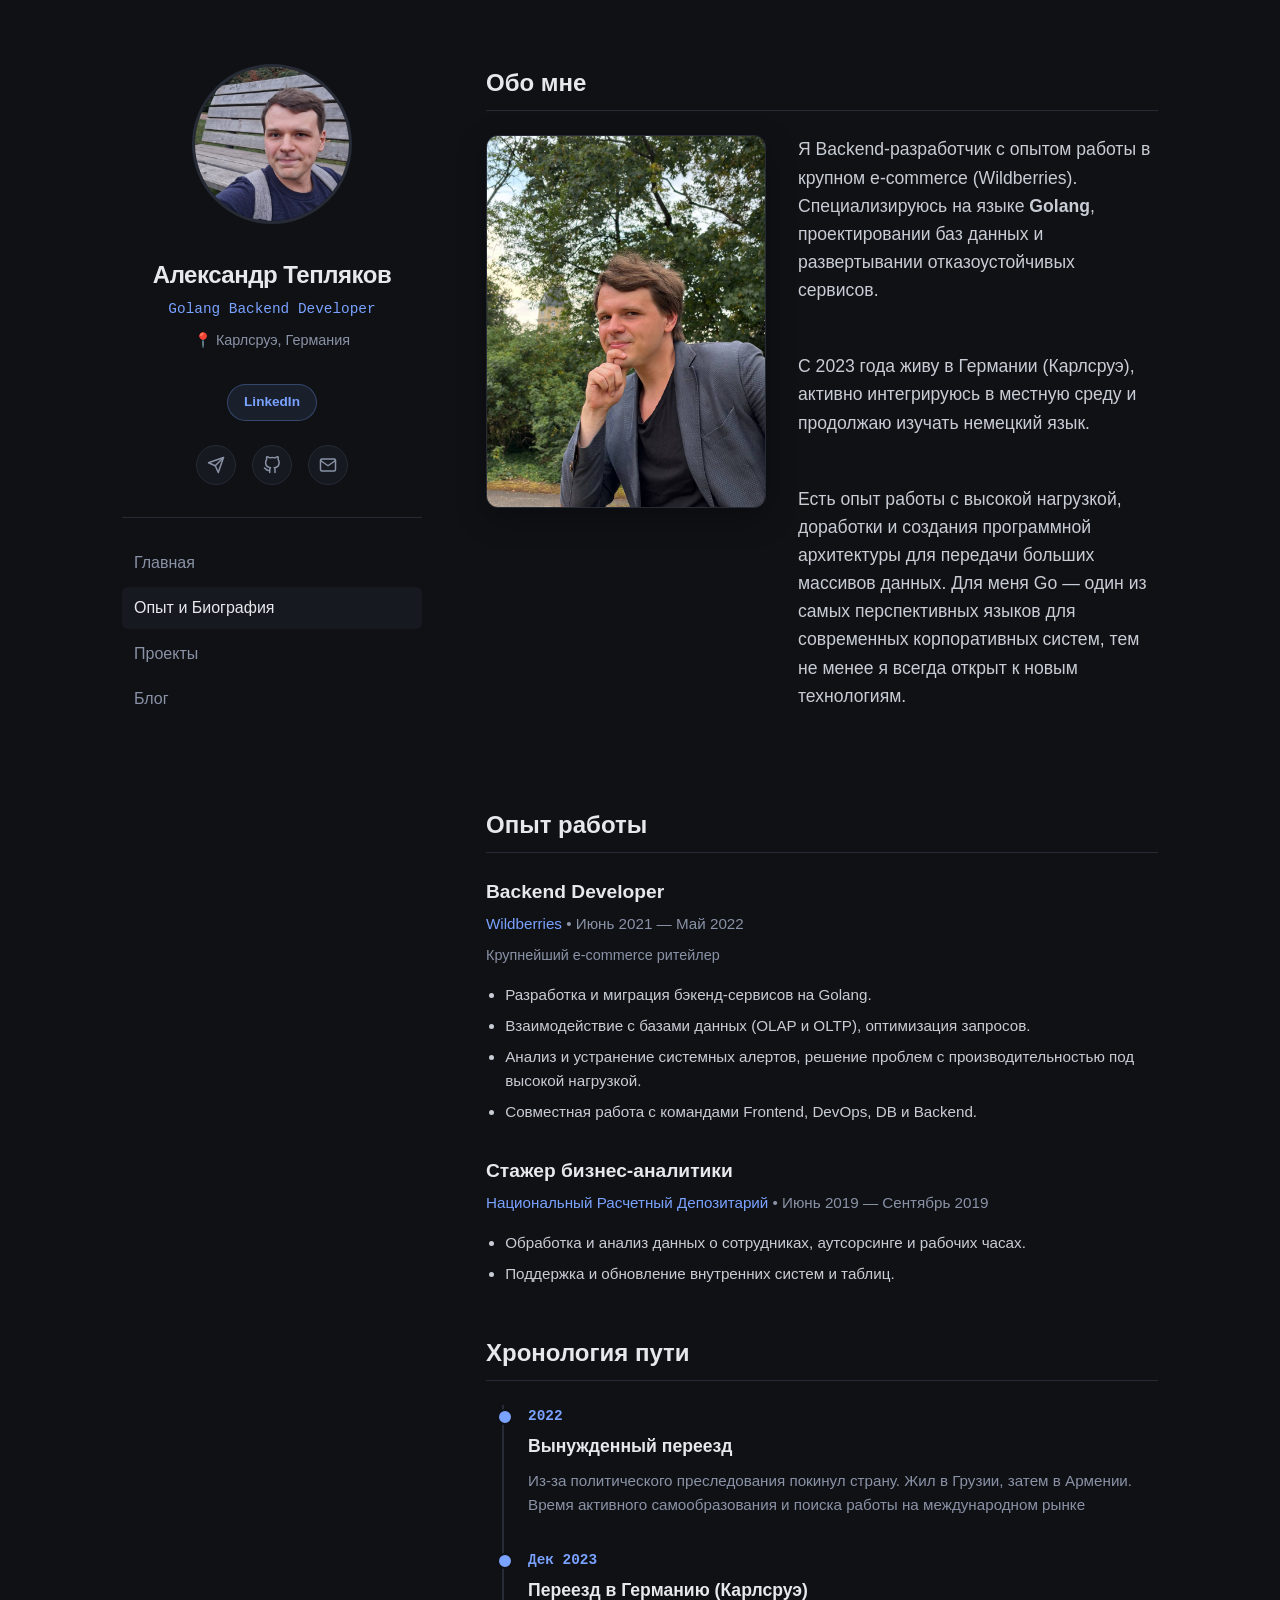
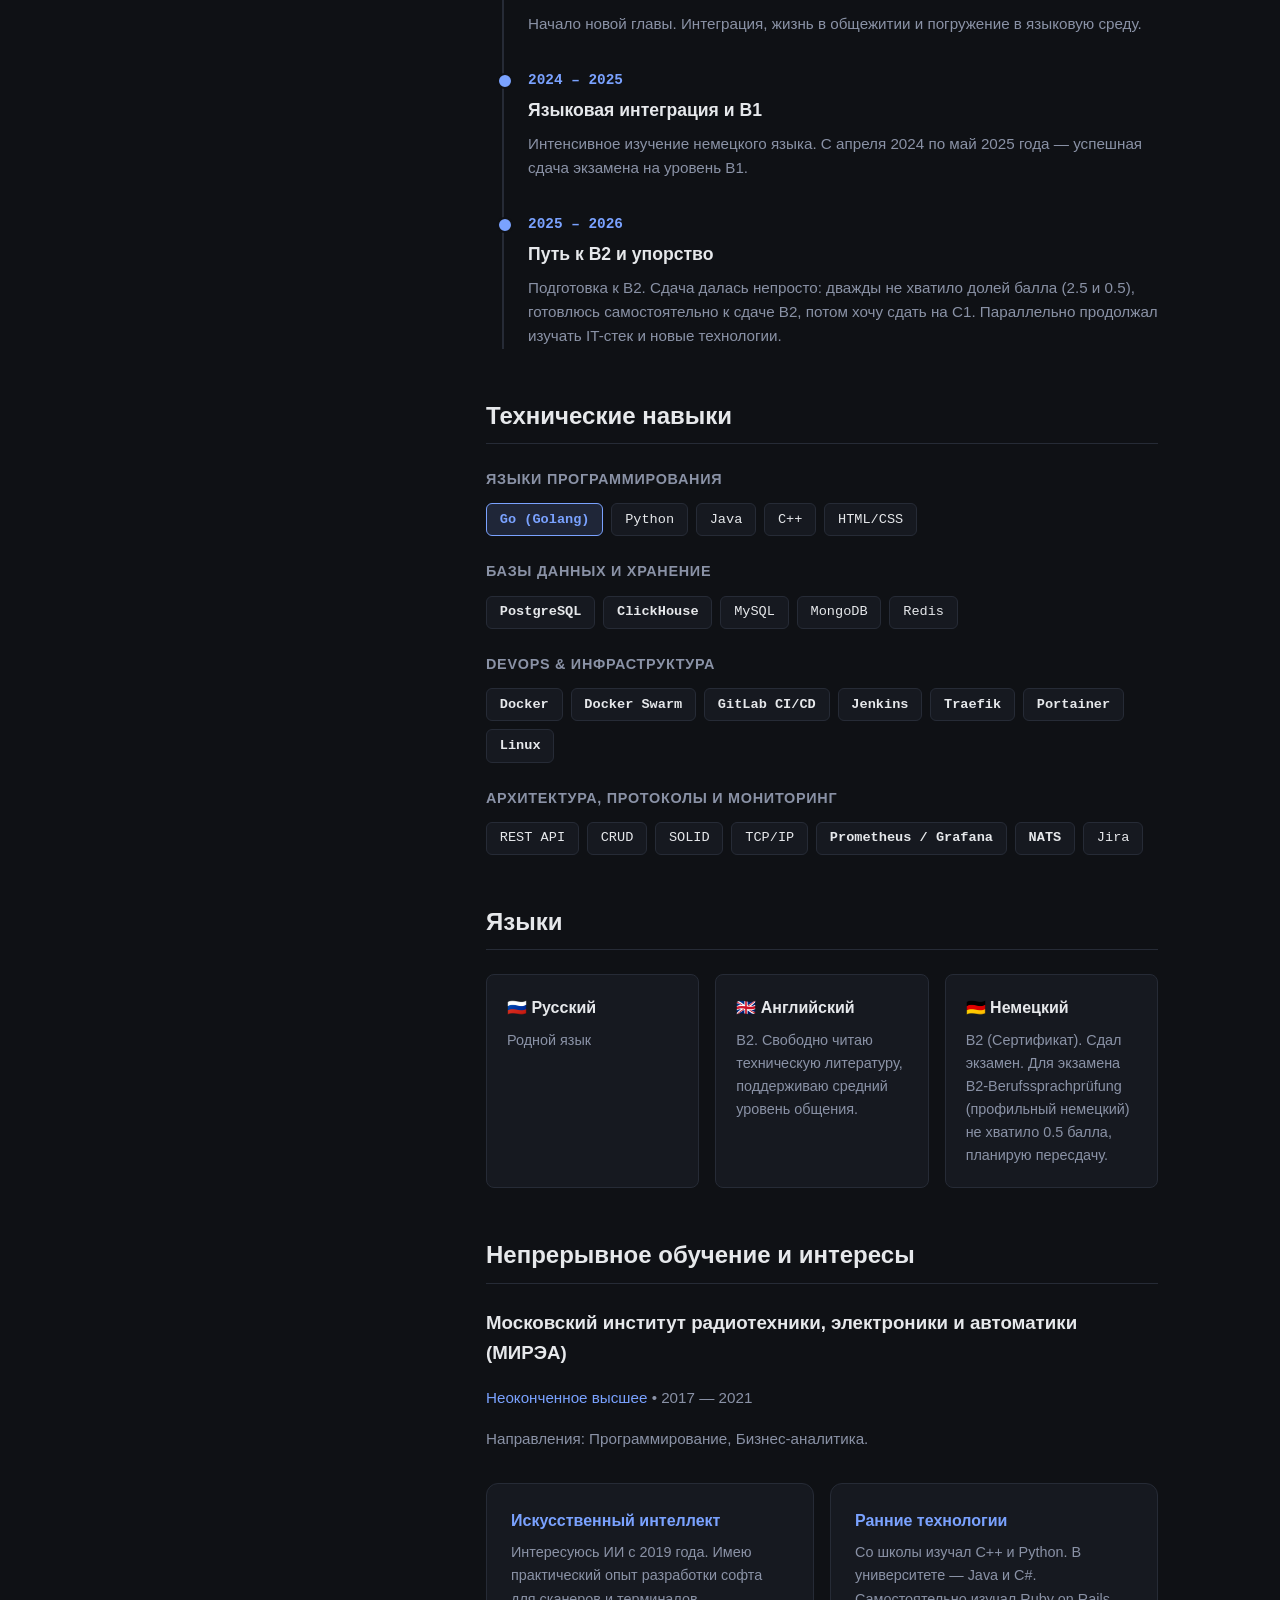
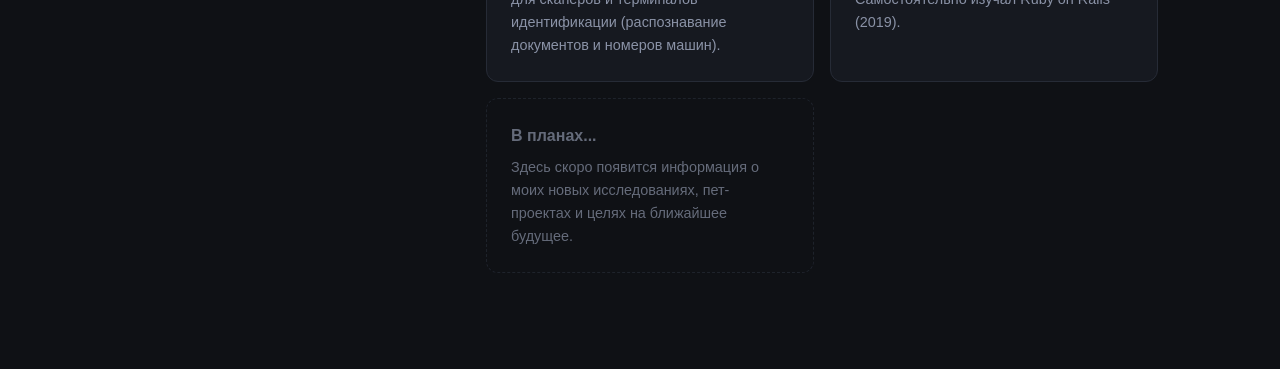
==== portfolio/front/bio.html @ ede5eae7 "feat: initial commit - portfolio site with docker and nginx" ====
<!DOCTYPE html>
<html lang="ru">
<head>
  <meta charset="UTF-8" />
  <meta name="viewport" content="width=device-width, initial-scale=1.0" />
  <title>Опыт и Биография — Александр Тепляков</title>
  <link rel="stylesheet" href="assets/style.css" />
</head>
<body>
  <div class="layout">
    
    <!-- ЛЕВАЯ КОЛОНКА (Профиль) -->
    <aside class="sidebar">
      <img src="assets/images/photo_round.jpg" alt="Александр Тепляков" class="avatar" />
      <h1>Александр Тепляков</h1>
      <p class="role">Golang Backend Developer</p>
      <p class="location">📍 Карлсруэ, Германия</p>

      <a href="https://www.linkedin.com/in/aleksandr-tepliakov" target="_blank" class="linkedin-btn">LinkedIn</a>
      
      <div class="social-icons">
        <a href="https://t.me/GrajdaninSvobod" target="_blank" title="Telegram"><svg viewBox="0 0 24 24" fill="none" stroke="currentColor" stroke-width="2" stroke-linecap="round" stroke-linejoin="round"><line x1="22" y1="2" x2="11" y2="13"></line><polygon points="22 2 15 22 11 13 2 9 22 2"></polygon></svg></a>
        <a href="https://github.com/AlexanderGrS" target="_blank" title="GitHub"><svg viewBox="0 0 24 24" fill="none" stroke="currentColor" stroke-width="2" stroke-linecap="round" stroke-linejoin="round"><path d="M9 19c-5 1.5-5-2.5-7-3m14 6v-3.87a3.37 3.37 0 0 0-.94-2.61c3.14-.35 6.44-1.54 6.44-7A5.44 5.44 0 0 0 20 4.77 5.07 5.07 0 0 0 19.91 1S18.73.65 16 2.48a13.38 13.38 0 0 0-7 0C6.27.65 5.09 1 5.09 1A5.07 5.07 0 0 0 5 4.77a5.44 5.44 0 0 0-1.5 3.78c0 5.42 3.3 6.61 6.44 7A3.37 3.37 0 0 0 9 18.13V22"></path></svg></a>
        <a href="mailto:sasha.stworktm@gmail.com" title="Email"><svg viewBox="0 0 24 24" fill="none" stroke="currentColor" stroke-width="2" stroke-linecap="round" stroke-linejoin="round"><path d="M4 4h16c1.1 0 2 .9 2 2v12c0 1.1-.9 2-2 2H4c-1.1 0-2-.9-2-2V6c0-1.1.9-2 2-2z"></path><polyline points="22,6 12,13 2,6"></polyline></svg></a>
      </div>

      <nav class="main-nav">
        <a href="index.html">Главная</a>
        <a href="bio.html" class="active">Опыт и Биография</a>
        <a href="projects.html">Проекты</a>
        <a href="blog.html">Блог</a>
      </nav>
    </aside>

    <!-- ПРАВАЯ КОЛОНКА (Контент) -->
    <main class="content">
      
      <!-- ВСТУПЛЕНИЕ -->
      <section class="about">
        <h2>Обо мне</h2>
        <div class="bio-intro">
          <!-- Замени ссылку на свою реальную фотографию -->
          <img src="assets/images/photo_bio.jpg" alt="Александр" class="bio-photo" />
          <div class="bio-text-short">
            <p>Я Backend-разработчик с опытом работы в крупном e-commerce (Wildberries). Специализируюсь на языке <strong>Golang</strong>, проектировании баз данных и развертывании отказоустойчивых сервисов.</p>
            <p>С 2023 года живу в Германии (Карлсруэ), активно интегрируюсь в местную среду и продолжаю изучать немецкий язык.</p>
            <p>Есть опыт работы с высокой нагрузкой, доработки и создания программной архитектуры для передачи больших массивов данных. Для меня Go — один из самых перспективных языков для современных корпоративных систем, тем не менее я всегда открыт к новым технологиям.</p>
          </div>
        </div>
      </section>

      <!-- ОПЫТ РАБОТЫ -->
      <section class="experience">
        <h2>Опыт работы</h2>
        
        <div class="job">
          <h3>Backend Developer</h3>
          <p class="company">Wildberries <span class="dates">• Июнь 2021 — Май 2022</span></p>
          <p style="color: var(--muted); font-size: 0.9rem; margin-top: -0.5rem; margin-bottom: 1rem;">Крупнейший e-commerce ритейлер</p>
          <ul>
            <li>Разработка и миграция бэкенд-сервисов на Golang.</li>
            <li>Взаимодействие с базами данных (OLAP и OLTP), оптимизация запросов.</li>
            <li>Анализ и устранение системных алертов, решение проблем с производительностью под высокой нагрузкой.</li>
            <li>Совместная работа с командами Frontend, DevOps, DB и Backend.</li>
          </ul>
        </div>

        <div class="job">
          <h3>Стажер бизнес-аналитики</h3>
          <p class="company">Национальный Расчетный Депозитарий <span class="dates">• Июнь 2019 — Сентябрь 2019</span></p>
          <ul>
            <li>Обработка и анализ данных о сотрудниках, аутсорсинге и рабочих часах.</li>
            <li>Поддержка и обновление внутренних систем и таблиц.</li>
          </ul>
        </div>
      </section>

      <!-- ХРОНОЛОГИЯ ПУТИ (Вернули под опыт) -->
      <section class="timeline-section" style="margin-top: 3rem; margin-bottom: 3rem;">
        <h2>Хронология пути</h2>
        <div class="timeline">
          
          <div class="timeline-item">
            <div class="timeline-date">2022</div>
            <div class="timeline-content">
              <h3>Вынужденный переезд</h3>
              <p>Из-за политического преследования покинул страну. Жил в Грузии, затем в Армении.  Время активного самообразования и поиска работы на международном рынке </p>
            </div>
          </div>

          <div class="timeline-item">
            <div class="timeline-date">Дек 2023</div>
            <div class="timeline-content">
              <h3>Переезд в Германию (Карлсруэ)</h3>
              <p>Начало новой главы. Интеграция, жизнь в общежитии и погружение в языковую среду.</p>
            </div>
          </div>

          <div class="timeline-item">
            <div class="timeline-date">2024 – 2025</div>
            <div class="timeline-content">
              <h3>Языковая интеграция и B1</h3>
              <p>Интенсивное изучение немецкого языка. С апреля 2024 по май 2025 года — успешная сдача экзамена на уровень B1.</p>
            </div>
          </div>

          <div class="timeline-item">
            <div class="timeline-date">2025 – 2026</div>
            <div class="timeline-content">
              <h3>Путь к B2 и упорство</h3>
              <p>Подготовка к B2. Сдача далась непросто: дважды не хватило долей балла (2.5 и 0.5), готовлюсь самостоятельно к сдаче B2, потом хочу сдать на C1. Параллельно продолжал изучать IT-стек и новые технологии.</p>
            </div>
          </div>
        </div>
      </section>

      <!-- ТЕХНИЧЕСКИЙ СТЕК -->
      <section class="skills">
        <h2>Технические навыки</h2>
        
        <div class="skill-group">
          <h3>Языки программирования</h3>
          <div class="tags">
            <span class="tag highlight-tag"> <strong> Go (Golang) </strong></span>
            <span class="tag">Python</span>
            <span class="tag">Java</span>
            <span class="tag">C++</span>
            <span class="tag">HTML/CSS</span>
          </div>
        </div>

        <div class="skill-group">
          <h3>Базы данных и хранение</h3>
          <div class="tags">
            <span class="tag"><strong>PostgreSQL</strong></span>
            <span class="tag"><strong>ClickHouse</strong></span>
            <span class="tag">MySQL</span>
            <span class="tag">MongoDB</span>
            <span class="tag">Redis</span>
          </div>
        </div>

        <div class="skill-group">
          <h3>DevOps & Инфраструктура</h3>
          <div class="tags">
            <span class="tag"><strong>Docker</strong></span>
            <span class="tag"><strong>Docker Swarm</strong></span>
            <span class="tag"><strong>GitLab CI/CD</strong></span>
            <span class="tag"><strong>Jenkins</strong></span>
            <span class="tag"><strong>Traefik</strong></span>
            <span class="tag"><strong>Portainer</strong></span>
            <span class="tag"><strong>Linux</strong></span>
          </div>
        </div>

        <div class="skill-group">
          <h3>Архитектура, протоколы и мониторинг</h3>
          <div class="tags">
            <span class="tag">REST API</span>
            <span class="tag">CRUD</span>
            <span class="tag">SOLID</span>
            <span class="tag">TCP/IP</span>
            <span class="tag"><strong>Prometheus / Grafana</strong></span>
            <span class="tag"><strong>NATS</strong></span>
            <span class="tag">Jira</span>
          </div>
        </div>
      </section>

      <!-- ЯЗЫКИ (Детально) -->
      <section class="languages" style="margin-bottom: 3rem;">
        <h2>Языки</h2>
        <div class="lang-grid">
          <div class="lang-card">
            <h4>🇷🇺 Русский</h4>
            <p>Родной язык</p>
          </div>
          <div class="lang-card">
            <h4>🇬🇧 Английский</h4>
            <p>B2. Свободно читаю техническую литературу, поддерживаю средний уровень общения.</p>
          </div>
          <div class="lang-card">
            <h4>🇩🇪 Немецкий</h4>
            <p>B2 (Сертификат). Сдал экзамен. Для экзамена B2-Berufssprachprüfung (профильный немецкий) не хватило 0.5 балла, планирую пересдачу.</p>
          </div>
        </div>
      </section>

      <!-- ОБРАЗОВАНИЕ И ИНТЕРЕСЫ -->
      <section class="extra-info">
        <h2>Непрерывное обучение и интересы</h2>
        
        <div class="education" style="margin-bottom: 2rem;">
          <h3>Московский институт радиотехники, электроники и автоматики (МИРЭА)</h3>
          <p class="company">Неоконченное высшее <span class="dates">• 2017 — 2021</span></p>
          <p style="color: var(--muted); font-size: 0.95rem;">Направления: Программирование, Бизнес-аналитика.</p>
        </div>

        <div class="card-grid">
          <div class="card">
            <h4>Искусственный интеллект</h4>
            <p>Интересуюсь ИИ с 2019 года. Имею практический опыт разработки софта для сканеров и терминалов идентификации (распознавание документов и номеров машин).</p>
          </div>
          <div class="card">
            <h4>Ранние технологии</h4>
            <p>Со школы изучал C++ и Python. В университете — Java и C#. Самостоятельно изучал Ruby on Rails (2019).</p>
          </div>
          <!-- Новый блок-заглушка -->
          <div class="card card-placeholder">
            <h4>В планах...</h4>
            <p>Здесь скоро появится информация о моих новых исследованиях, пет-проектах и целях на ближайшее будущее.</p>
          </div>
        </div>
      </section>

      <!-- АКТИВИЗМ (Скрытый) -->
      <!-- <section class="activism" style="margin-top: 4rem; opacity: 0.7;">
        <details class="press-details">
          <summary>Гражданская позиция и общественная деятельность</summary>
          <div class="press-content">
            <p>Параллельно с IT и интеграцией я всегда сохранял активную гражданскую позицию. С 2017 по 2021 год занимался электоральным волонтерством и наблюдательством в России. В 2024 году координировал экзитпол в Страсбурге, а в 2026 году участвовал в международной кампании по защите прав человека.</p>
            <p>Этот опыт закалил мой характер, научил работать со стрессом и сложными системами, а также дал понимание важности демократических ценностей и верховенства права.</p>
          </div>
        </details>
      </section>-->

    </main>
  </div>
</body>
</html>
---- portfolio/front/assets/style.css ----
:root {
  --bg: #0f1115;
  --surface: #161920; /* Цвет для карточек и панелей */
  --fg: #e6e8eb;
  --muted: #8a92a6;
  --accent: #7aa2ff;
  --border: #262b36;
}

* { box-sizing: border-box; }

html, body {
  margin: 0;
  padding: 0;
  background: var(--bg);
  color: var(--fg);
  font-family: -apple-system, BlinkMacSystemFont, "Segoe UI", Roboto, sans-serif;
  line-height: 1.6;
  -webkit-font-smoothing: antialiased;
}

/* --- СЕТКА МАКЕТА --- */
.layout {
  max-width: 1100px; /* Теперь сайт шире */
  margin: 0 auto;
  padding: 4rem 2rem;
  display: grid;
  grid-template-columns: 300px 1fr; /* Левая колонка 300px, правая - остальное */
  gap: 4rem; /* Расстояние между колонками */
  align-items: start;
}

/* --- ЛЕВАЯ КОЛОНКА --- */
.sidebar {
  position: sticky; /* Колонка "прилипает" при скролле */
  top: 4rem;
  text-align: center;
}

.avatar {
  width: 160px;
  height: 160px;
  border-radius: 50%; /* Делает картинку круглой */
  object-fit: cover; /* Чтобы фото не плющилось */
  border: 3px solid var(--border);
  margin-bottom: 1.5rem;
  background-color: var(--surface);
}

.sidebar h1 {
  font-size: 1.5rem;
  margin: 0 0 0.25rem;
  letter-spacing: -0.02em;
}

.role {
  color: var(--accent);
  font-family: ui-monospace, "SF Mono", Menlo, monospace;
  font-size: 0.9rem;
  margin: 0 0 0.5rem;
}

.location {
  color: var(--muted);
  font-size: 0.9rem;
  margin: 0 0 2rem;
}

/* Кнопка LinkedIn */
.linkedin-btn {
  display: inline-block;
  margin-bottom: 1.5rem;
  padding: 0.4rem 1rem;
  background: rgba(122, 162, 255, 0.1);
  color: var(--accent);
  border: 1px solid rgba(122, 162, 255, 0.3);
  border-radius: 20px;
  text-decoration: none;
  font-size: 0.85rem;
  font-weight: 600;
  transition: all 0.2s ease;
}

.linkedin-btn:hover {
  background: var(--accent);
  color: var(--bg);
  transform: translateY(-2px);
}

/* Соцсети */
.social-icons {
  display: flex;
  justify-content: center;
  gap: 1rem;
  margin-bottom: 2rem;
}

.social-icons a {
  display: flex;
  align-items: center;
  justify-content: center;
  width: 40px;
  height: 40px;
  background: var(--surface);
  border: 1px solid var(--border);
  border-radius: 50%; /* Круглые кнопки */
  color: var(--muted);
  transition: all 0.2s ease;
}

.social-icons a:hover {
  color: var(--accent);
  border-color: var(--accent);
  transform: translateY(-2px); /* Легкий подскок при наведении */
}

.social-icons svg {
  width: 18px;
  height: 18px;
}

/* Навигация по сайту */
.main-nav {
  display: flex;
  flex-direction: column;
  gap: 0.25rem;
  text-align: left;
  border-top: 1px solid var(--border);
  padding-top: 1.5rem;
}

.main-nav a {
  color: var(--muted);
  text-decoration: none;
  padding: 0.5rem 0.75rem;
  border-radius: 6px;
  transition: all 0.2s ease;
  font-weight: 500;
}

.main-nav a:hover, .main-nav a.active {
  background: var(--surface);
  color: var(--fg);
}

/* --- ПРАВАЯ КОЛОНКА (КОНТЕНТ) --- */
.content h2 {
  font-size: 1.5rem;
  margin-top: 0;
  margin-bottom: 1.5rem;
  border-bottom: 1px solid var(--border);
  padding-bottom: 0.5rem;
}

.about p {
  font-size: 1.1rem;
  color: #c8ccd4;
  margin-bottom: 3rem;
}

/* Секция навыков */
.skills {
  margin-bottom: 3rem;
}

.skill-group {
  margin-bottom: 1.5rem;
}

.skill-group h3 {
  font-size: 0.9rem;
  color: var(--muted);
  text-transform: uppercase;
  letter-spacing: 0.05em;
  margin-bottom: 0.75rem;
}

.tags {
  display: flex;
  flex-wrap: wrap;
  gap: 0.5rem;
}

.tag {
  background: var(--surface);
  border: 1px solid var(--border);
  color: var(--fg);
  padding: 0.3rem 0.8rem;
  border-radius: 6px;
  font-family: ui-monospace, "SF Mono", Menlo, monospace;
  font-size: 0.85rem;
}

/* Секция опыта */
.job {
  margin-bottom: 2rem;
}

.job h3 {
  margin: 0 0 0.25rem;
  font-size: 1.2rem;
}

.company {
  color: var(--accent);
  font-weight: 500;
  margin: 0 0 1rem;
  font-size: 0.95rem;
}

.dates {
  color: var(--muted);
  font-weight: normal;
}

.job ul {
  margin: 0;
  padding-left: 1.2rem;
  color: #c8ccd4;
}

.job li {
  margin-bottom: 0.5rem;
}

/* --- АДАПТИВНОСТЬ (МОБИЛЬНЫЕ) --- */
@media (max-width: 800px) {
  .layout {
    grid-template-columns: 1fr; /* Складываем в одну колонку */
    gap: 2rem;
    padding: 2rem 1rem;
  }

  .sidebar {
    position: static; /* Убираем "прилипание" на телефонах */
    text-align: center;
  }

  .links {
    flex-direction: row; /* Ссылки в ряд на мобилке */
    flex-wrap: wrap;
    justify-content: center;
  }
  
  .links a {
    width: auto;
  }
}

/* --- СТИЛИ ДЛЯ БИОГРАФИИ --- */

.bio-intro {
  display: flex;
  gap: 2rem;
  align-items: flex-start;
  margin-bottom: 3rem;
}

.bio-photo {
  width: 280px;
  border-radius: 12px;
  object-fit: cover;
  border: 1px solid var(--border);
  box-shadow: 0 10px 30px rgba(0,0,0,0.3);
}

.bio-text-short p {
  margin-top: 0;
}

/* Таймлайн */
.timeline {
  border-left: 2px solid var(--border);
  padding-left: 1.5rem;
  margin-left: 1rem;
  margin-bottom: 3rem;
}

.timeline-item {
  position: relative;
  margin-bottom: 2rem;
}

.timeline-item::before {
  content: '';
  position: absolute;
  left: -1.95rem;
  top: 0.25rem;
  width: 12px;
  height: 12px;
  border-radius: 50%;
  background: var(--accent);
  border: 2px solid var(--bg);
}

.timeline-date {
  font-family: ui-monospace, monospace;
  color: var(--accent);
  font-weight: bold;
  font-size: 0.9rem;
  margin-bottom: 0.25rem;
}

.timeline-content h3 {
  margin: 0 0 0.5rem;
  font-size: 1.1rem;
}

.timeline-content p {
  margin: 0;
  color: var(--muted);
  font-size: 0.95rem;
}

/* Карточки активизма */
.card-grid {
  display: grid;
  grid-template-columns: repeat(auto-fit, minmax(240px, 1fr));
  gap: 1rem;
  margin-top: 1.5rem;
  margin-bottom: 2rem;
}

.card {
  background: var(--surface);
  border: 1px solid var(--border);
  padding: 1.5rem;
  border-radius: 12px;
}

.card h4 {
  margin: 0 0 0.5rem;
  color: var(--accent);
  font-size: 1rem;
}

.card p {
  margin: 0;
  font-size: 0.9rem;
  color: var(--muted);
}

/* Аккордеон (Спойлер) */
.press-details {
  background: var(--surface);
  border: 1px solid var(--border);
  border-radius: 8px;
  padding: 1rem;
  margin-top: 2rem;
  cursor: pointer;
}

.press-details summary {
  font-weight: 600;
  color: var(--fg);
  outline: none;
}

.press-details summary:hover {
  color: var(--accent);
}

.press-content {
  margin-top: 1rem;
  padding-top: 1rem;
  border-top: 1px solid var(--border);
  font-size: 0.95rem;
}

.press-content a {
  color: var(--accent);
  text-decoration: none;
}

.press-content a:hover {
  text-decoration: underline;
}

/* --- МОБИЛЬНАЯ АДАПТАЦИЯ --- */
@media (max-width: 800px) {
  .bio-intro {
    flex-direction: column;
    align-items: center;
    text-align: center;
  }
  .bio-photo {
    width: 100%;
    max-width: 300px;
  }
  .timeline {
    margin-left: 0;
  }
}

/* Выделение главного навыка */ /* Конец второй версии стилей биографии */
.highlight-tag {
  background: rgba(122, 162, 255, 0.15); /* Прозрачный синий акцент */
  border-color: var(--accent);
  color: var(--accent);
  font-weight: bold;
}

/* Стили для списка языков */
.languages ul {
  display: flex;
  flex-wrap: wrap;
  gap: 1.5rem;
  padding: 0;
  list-style: none;
}

.languages li {
  background: var(--surface);
  border: 1px solid var(--border);
  padding: 0.5rem 1rem;
  border-radius: 8px;
  font-size: 0.95rem;
  color: var(--fg);
}

/* Чуть уменьшим отступы внутри карточек опыта для компактности */
.job ul {
  padding-left: 1.2rem;
}
.job li {
  margin-bottom: 0.4rem;
  font-size: 0.95rem;
  color: #c8ccd4;
}

/* Конец второй версии стилей биографии */

/* Стили для языковых карточек */
.lang-grid {
  display: grid;
  grid-template-columns: repeat(auto-fit, minmax(200px, 1fr));
  gap: 1rem;
}

.lang-card {
  background: var(--surface);
  border: 1px solid var(--border);
  padding: 1.25rem;
  border-radius: 8px;
}

.lang-card h4 {
  margin: 0 0 0.5rem;
  font-size: 1rem;
  color: var(--fg);
}

.lang-card p {
  margin: 0;
  font-size: 0.9rem;
  color: var(--muted);
}

/* Карточка-заглушка */
.card-placeholder {
  border-style: dashed;
  background: transparent;
  opacity: 0.7;
}

.card-placeholder h4 {
  color: var(--muted);
}

/* Конец 3 части со стилями для био*/
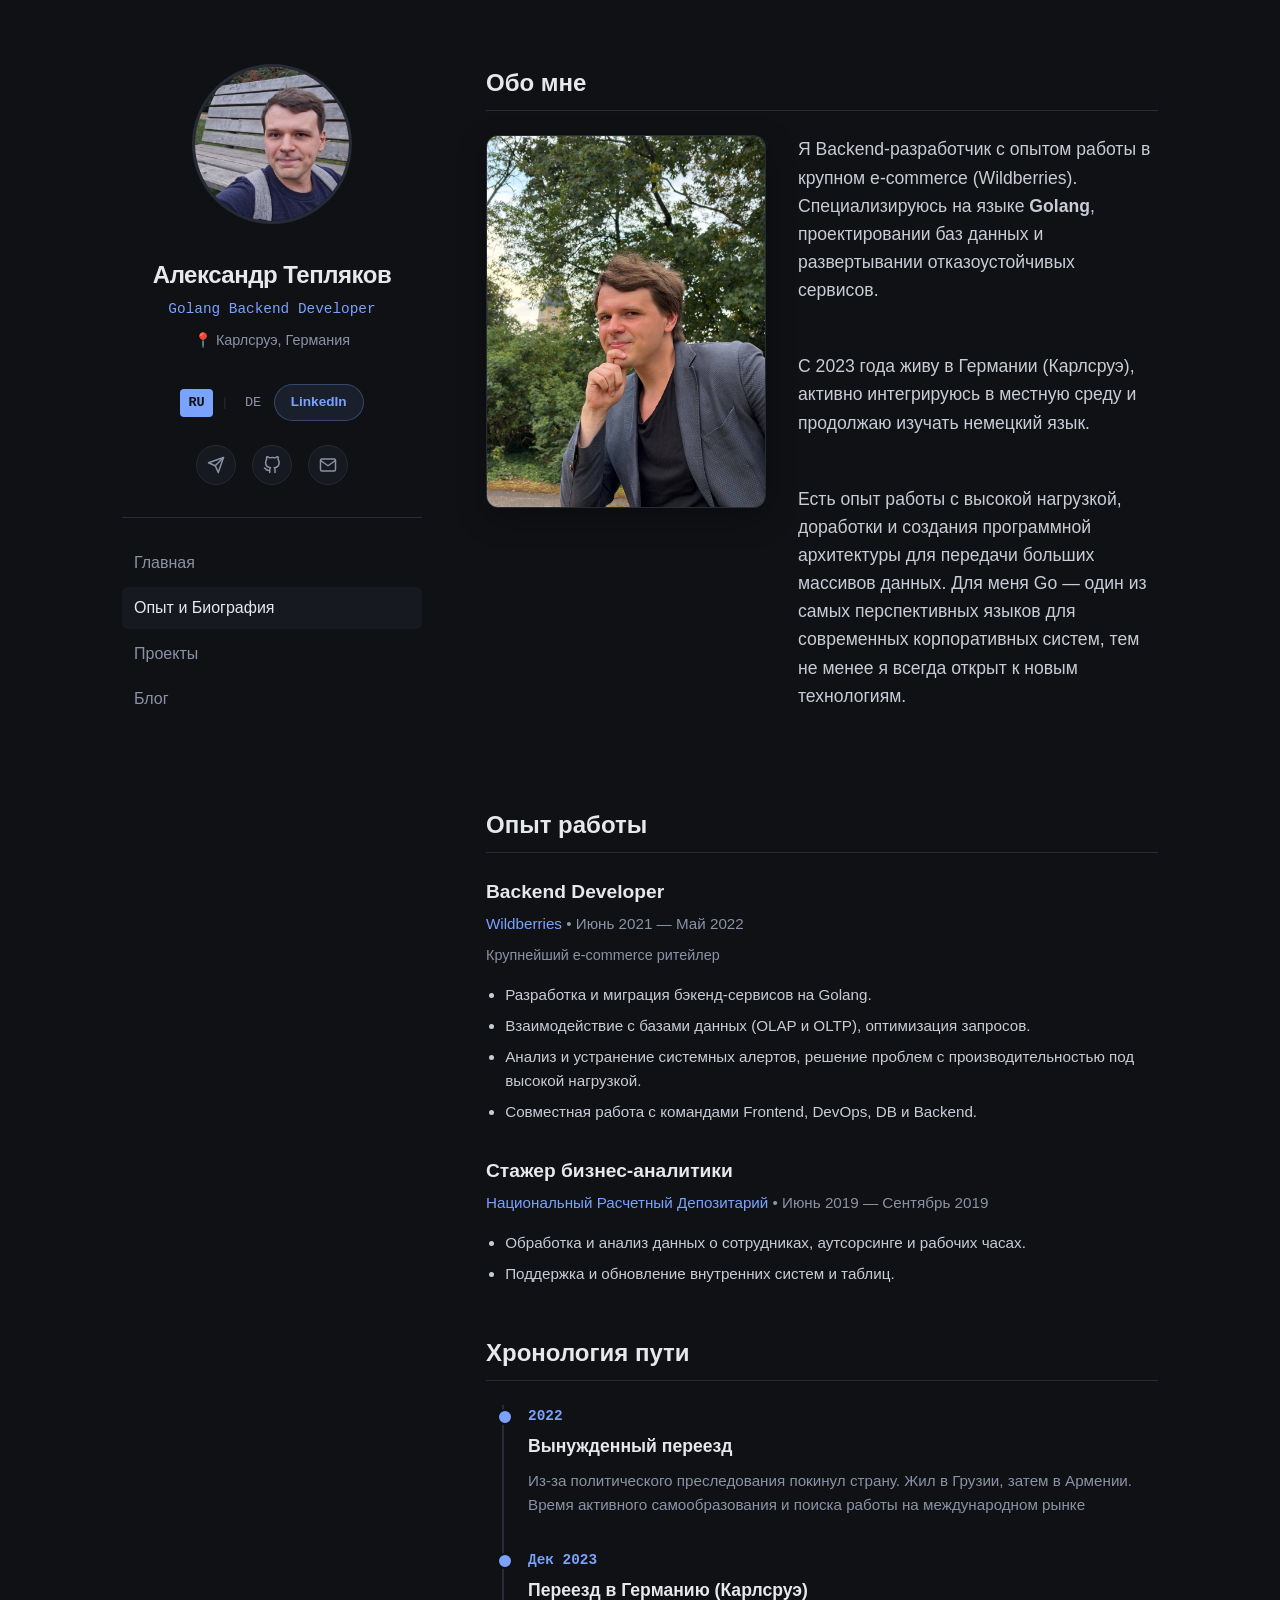
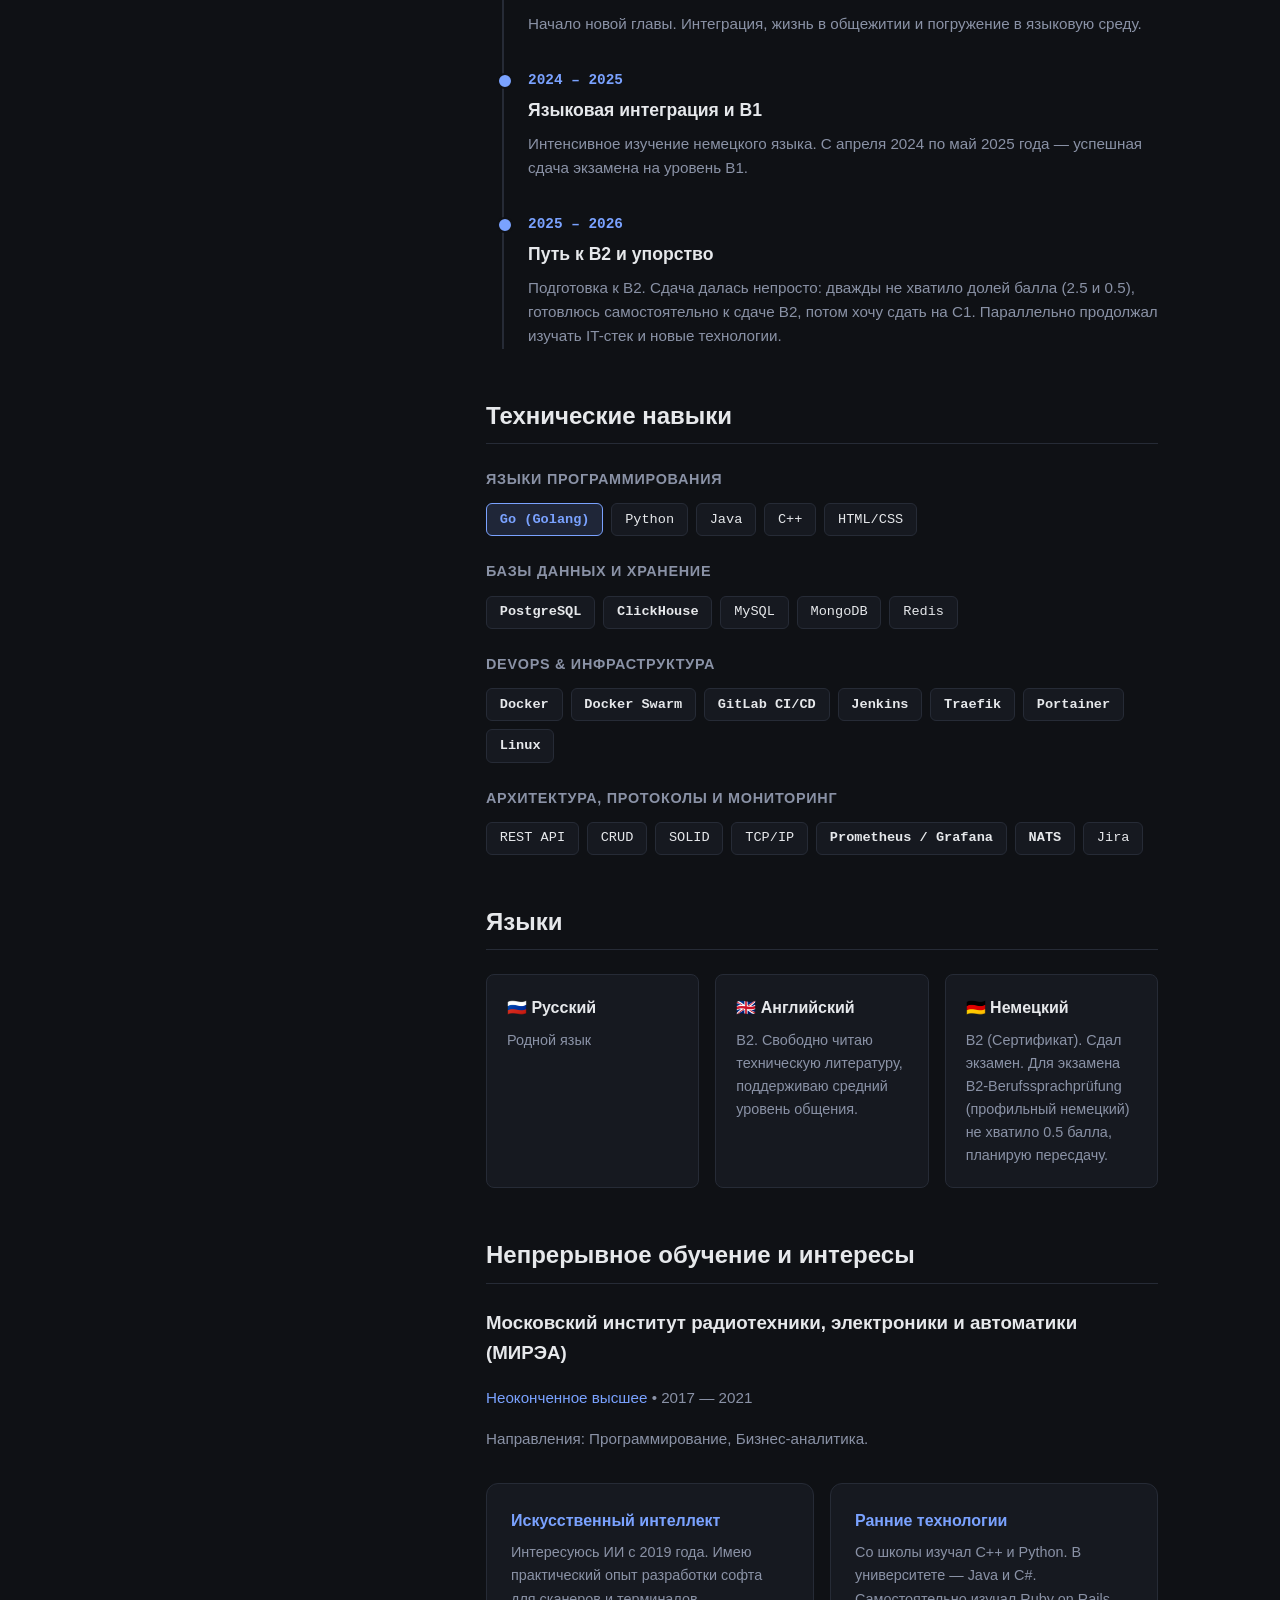
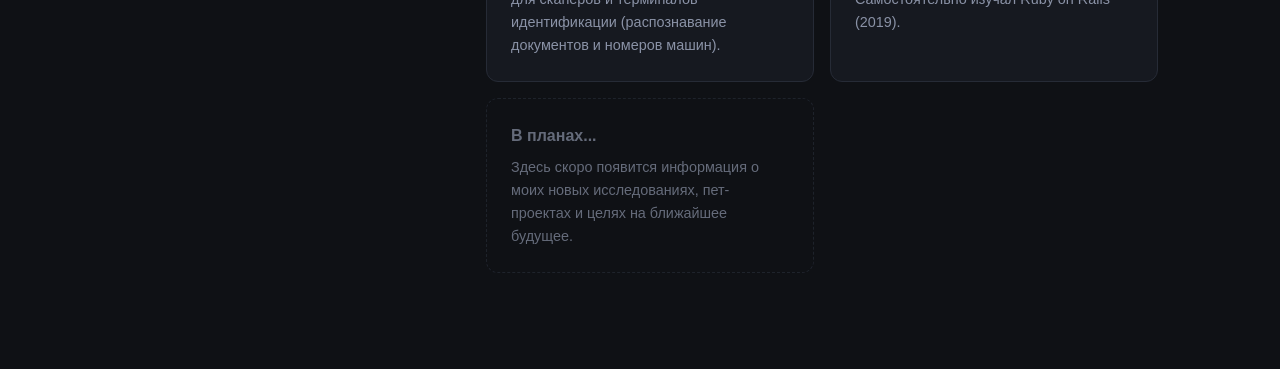
==== commit 9d1b6030: "commit 0.11 - добавил немецкую версию. Всем спасибо!" ====
--- a/portfolio/front/bio.html
+++ b/portfolio/front/bio.html
@@ -16,6 +16,12 @@
       <p class="role">Golang Backend Developer</p>
       <p class="location">📍 Карлсруэ, Германия</p>
 
+      <div class="lang-switch">
+        <a href="index.html" class="active">RU</a>
+        <span style="color: var(--border);">|</span>
+        <a href="index_de.html">DE</a>
+      </div>
+
       <a href="https://www.linkedin.com/in/aleksandr-tepliakov" target="_blank" class="linkedin-btn">LinkedIn</a>
       
       <div class="social-icons">
--- a/portfolio/front/assets/style.css
+++ b/portfolio/front/assets/style.css
@@ -64,6 +64,34 @@
   color: var(--muted);
   font-size: 0.9rem;
   margin: 0 0 2rem;
+}
+
+/* Переключатель языков */
+.lang-switch {
+  display: inline-flex;
+  align-items: center;
+  gap: 0.5rem;
+  margin-bottom: 1.5rem;
+  font-size: 0.85rem;
+  font-family: ui-monospace, monospace;
+}
+
+.lang-switch a {
+  color: var(--muted);
+  text-decoration: none;
+  padding: 0.2rem 0.5rem;
+  border-radius: 4px;
+  transition: all 0.2s;
+}
+
+.lang-switch a:hover {
+  color: var(--accent);
+}
+
+.lang-switch a.active {
+  color: var(--bg);
+  background: var(--accent);
+  font-weight: bold;
 }
 
 /* Кнопка LinkedIn */
